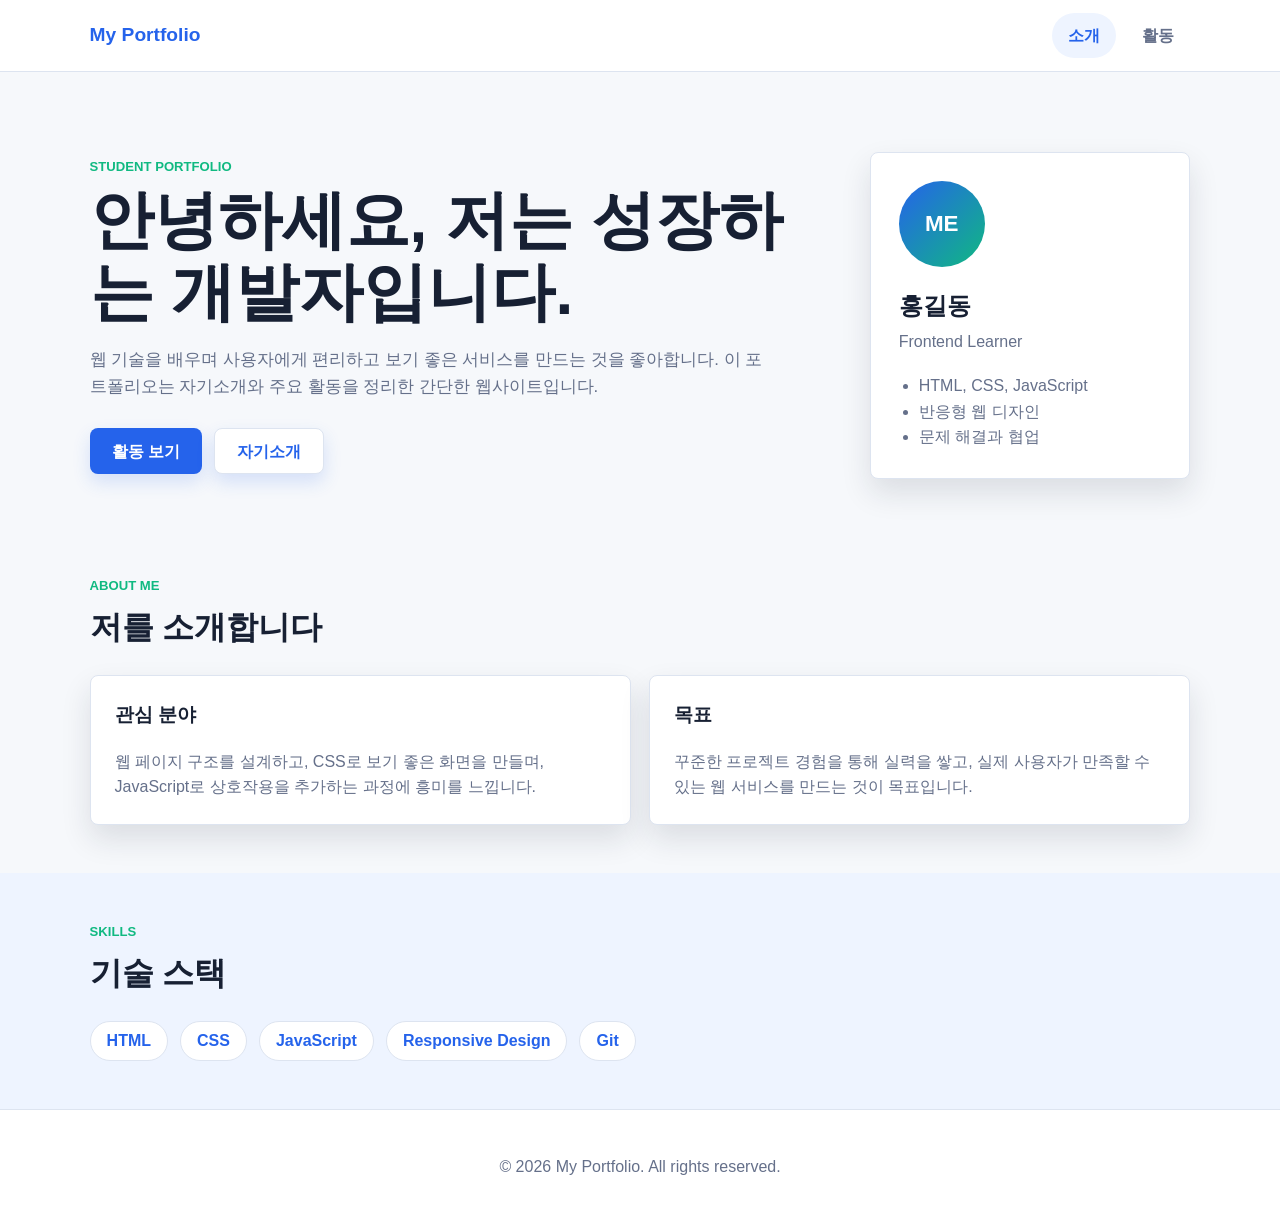
==== portfolio/index.html @ 8cc6cf9c "Add portfolio website" ====
<!DOCTYPE html>
<html lang="ko">
<head>
  <meta charset="UTF-8">
  <meta name="viewport" content="width=device-width, initial-scale=1.0">
  <title>Portfolio | Self Introduction</title>
  <link rel="stylesheet" href="style.css">
</head>
<body>
  <header class="top-bar">
    <a class="brand" href="index.html">My Portfolio</a>
    <button class="menu-button" type="button" aria-label="메뉴 열기" aria-expanded="false">
      <span></span>
      <span></span>
      <span></span>
    </button>
    <nav class="nav-links" aria-label="주요 메뉴">
      <a class="active" href="index.html">소개</a>
      <a href="activities.html">활동</a>
    </nav>
  </header>

  <main>
    <section class="hero">
      <div class="hero-content">
        <p class="eyebrow">Student Portfolio</p>
        <h1>안녕하세요, 저는 성장하는 개발자입니다.</h1>
        <p class="hero-text">
          웹 기술을 배우며 사용자에게 편리하고 보기 좋은 서비스를 만드는 것을 좋아합니다.
          이 포트폴리오는 자기소개와 주요 활동을 정리한 간단한 웹사이트입니다.
        </p>
        <div class="hero-actions">
          <a class="button primary" href="activities.html">활동 보기</a>
          <a class="button secondary" href="#about">자기소개</a>
        </div>
      </div>
      <div class="profile-card" aria-label="프로필 요약">
        <div class="avatar">ME</div>
        <h2>홍길동</h2>
        <p>Frontend Learner</p>
        <ul>
          <li>HTML, CSS, JavaScript</li>
          <li>반응형 웹 디자인</li>
          <li>문제 해결과 협업</li>
        </ul>
      </div>
    </section>

    <section id="about" class="section">
      <div class="section-heading">
        <p class="eyebrow">About Me</p>
        <h2>저를 소개합니다</h2>
      </div>
      <div class="grid two-columns">
        <article class="card">
          <h3>관심 분야</h3>
          <p>
            웹 페이지 구조를 설계하고, CSS로 보기 좋은 화면을 만들며,
            JavaScript로 상호작용을 추가하는 과정에 흥미를 느낍니다.
          </p>
        </article>
        <article class="card">
          <h3>목표</h3>
          <p>
            꾸준한 프로젝트 경험을 통해 실력을 쌓고,
            실제 사용자가 만족할 수 있는 웹 서비스를 만드는 것이 목표입니다.
          </p>
        </article>
      </div>
    </section>

    <section class="section soft-section">
      <div class="section-heading">
        <p class="eyebrow">Skills</p>
        <h2>기술 스택</h2>
      </div>
      <div class="skill-list">
        <span>HTML</span>
        <span>CSS</span>
        <span>JavaScript</span>
        <span>Responsive Design</span>
        <span>Git</span>
      </div>
    </section>
  </main>

  <footer class="footer">
    <p>&copy; 2026 My Portfolio. All rights reserved.</p>
  </footer>

  <script src="script.js"></script>
</body>
</html>
---- portfolio/style.css ----
:root {
  --bg: #f6f8fb;
  --surface: #ffffff;
  --surface-soft: #eef4ff;
  --primary: #2563eb;
  --primary-dark: #1d4ed8;
  --accent: #10b981;
  --text: #172033;
  --muted: #65708a;
  --border: #dde4f0;
  --shadow: 0 14px 30px rgba(23, 32, 51, 0.12);
}

* {
  box-sizing: border-box;
}

html {
  scroll-behavior: smooth;
}

body {
  margin: 0;
  font-family: Arial, "Noto Sans KR", sans-serif;
  color: var(--text);
  background: var(--bg);
  line-height: 1.6;
}

a {
  color: inherit;
  text-decoration: none;
}

.top-bar {
  position: sticky;
  top: 0;
  z-index: 10;
  display: flex;
  align-items: center;
  justify-content: space-between;
  min-height: 72px;
  padding: 0 7%;
  background: rgba(255, 255, 255, 0.92);
  border-bottom: 1px solid var(--border);
  backdrop-filter: blur(12px);
}

.brand {
  font-size: 1.2rem;
  font-weight: 800;
  color: var(--primary);
}

.nav-links {
  display: flex;
  gap: 10px;
}

.nav-links a {
  padding: 10px 16px;
  border-radius: 999px;
  color: var(--muted);
  font-weight: 700;
  transition: 0.2s ease;
}

.nav-links a:hover,
.nav-links a.active {
  color: var(--primary);
  background: var(--surface-soft);
}

.menu-button {
  display: none;
  width: 44px;
  height: 44px;
  border: 0;
  border-radius: 50%;
  background: var(--surface-soft);
  cursor: pointer;
}

.menu-button span {
  display: block;
  width: 20px;
  height: 2px;
  margin: 4px auto;
  background: var(--primary);
}

.hero {
  display: grid;
  grid-template-columns: minmax(0, 1.4fr) minmax(280px, 0.6fr);
  gap: 32px;
  align-items: center;
  padding: 80px 7% 48px;
}

.hero-content h1,
.page-title h1 {
  margin: 8px 0 18px;
  font-size: clamp(2.2rem, 5vw, 4.6rem);
  line-height: 1.12;
}

.hero-text,
.page-title p {
  max-width: 680px;
  color: var(--muted);
  font-size: 1.05rem;
}

.eyebrow {
  margin: 0;
  color: var(--accent);
  font-size: 0.82rem;
  font-weight: 800;
  letter-spacing: 0;
  text-transform: uppercase;
}

.hero-actions {
  display: flex;
  flex-wrap: wrap;
  gap: 12px;
  margin-top: 28px;
}

.button {
  display: inline-flex;
  align-items: center;
  justify-content: center;
  min-height: 46px;
  padding: 0 22px;
  border-radius: 8px;
  font-weight: 800;
  box-shadow: 0 8px 18px rgba(37, 99, 235, 0.16);
}

.button.primary {
  color: white;
  background: var(--primary);
}

.button.primary:hover {
  background: var(--primary-dark);
}

.button.secondary {
  color: var(--primary);
  background: var(--surface);
  border: 1px solid var(--border);
}

.profile-card,
.card,
.activity-card {
  background: var(--surface);
  border: 1px solid var(--border);
  border-radius: 8px;
  box-shadow: var(--shadow);
}

.profile-card {
  padding: 28px;
}

.avatar {
  display: grid;
  width: 86px;
  height: 86px;
  place-items: center;
  border-radius: 50%;
  color: white;
  background: linear-gradient(135deg, var(--primary), var(--accent));
  font-size: 1.4rem;
  font-weight: 900;
}

.profile-card h2 {
  margin: 20px 0 4px;
}

.profile-card p {
  margin: 0 0 18px;
  color: var(--muted);
}

.profile-card ul {
  margin: 0;
  padding-left: 20px;
  color: var(--muted);
}

.section {
  padding: 48px 7%;
}

.soft-section {
  background: var(--surface-soft);
}

.section-heading {
  margin-bottom: 22px;
}

.section-heading h2 {
  margin: 6px 0 0;
  font-size: 2rem;
}

.grid {
  display: grid;
  gap: 18px;
}

.two-columns {
  grid-template-columns: repeat(2, minmax(0, 1fr));
}

.card {
  padding: 24px;
}

.card h3 {
  margin-top: 0;
}

.card p {
  margin-bottom: 0;
  color: var(--muted);
}

.skill-list {
  display: flex;
  flex-wrap: wrap;
  gap: 12px;
}

.skill-list span,
.chip {
  display: inline-flex;
  align-items: center;
  min-height: 40px;
  padding: 0 16px;
  border-radius: 999px;
  font-weight: 800;
}

.skill-list span {
  color: var(--primary);
  background: white;
  border: 1px solid var(--border);
}

.page-title {
  padding: 72px 7% 28px;
}

.activity-controls {
  display: flex;
  flex-wrap: wrap;
  gap: 10px;
  margin-bottom: 22px;
}

.chip {
  border: 1px solid var(--border);
  color: var(--muted);
  background: var(--surface);
  cursor: pointer;
}

.chip.active,
.chip:hover {
  color: white;
  border-color: var(--primary);
  background: var(--primary);
}

.activity-list {
  display: grid;
  gap: 16px;
}

.activity-card {
  display: grid;
  grid-template-columns: 64px 1fr;
  gap: 18px;
  align-items: start;
  padding: 22px;
  transition: transform 0.2s ease, box-shadow 0.2s ease;
}

.activity-card:hover {
  transform: translateY(-3px);
  box-shadow: 0 18px 36px rgba(23, 32, 51, 0.16);
}

.activity-card.hidden {
  display: none;
}

.activity-icon {
  display: grid;
  width: 54px;
  height: 54px;
  place-items: center;
  border-radius: 8px;
  color: white;
  background: var(--primary);
  font-weight: 900;
}

.activity-type {
  margin: 0 0 4px;
  color: var(--accent);
  font-size: 0.78rem;
  font-weight: 900;
  text-transform: uppercase;
}

.activity-card h2 {
  margin: 0 0 8px;
  font-size: 1.2rem;
}

.activity-card p:last-child {
  margin: 0;
  color: var(--muted);
}

.footer {
  padding: 28px 7%;
  color: var(--muted);
  text-align: center;
  border-top: 1px solid var(--border);
  background: var(--surface);
}

@media (max-width: 760px) {
  .top-bar {
    padding: 0 5%;
  }

  .menu-button {
    display: block;
  }

  .nav-links {
    position: absolute;
    top: 72px;
    left: 5%;
    right: 5%;
    display: none;
    flex-direction: column;
    padding: 12px;
    background: var(--surface);
    border: 1px solid var(--border);
    border-radius: 8px;
    box-shadow: var(--shadow);
  }

  .nav-links.open {
    display: flex;
  }

  .nav-links a {
    border-radius: 8px;
  }

  .hero {
    grid-template-columns: 1fr;
    padding: 54px 5% 36px;
  }

  .section,
  .page-title {
    padding-left: 5%;
    padding-right: 5%;
  }

  .two-columns {
    grid-template-columns: 1fr;
  }

  .activity-card {
    grid-template-columns: 1fr;
  }
}
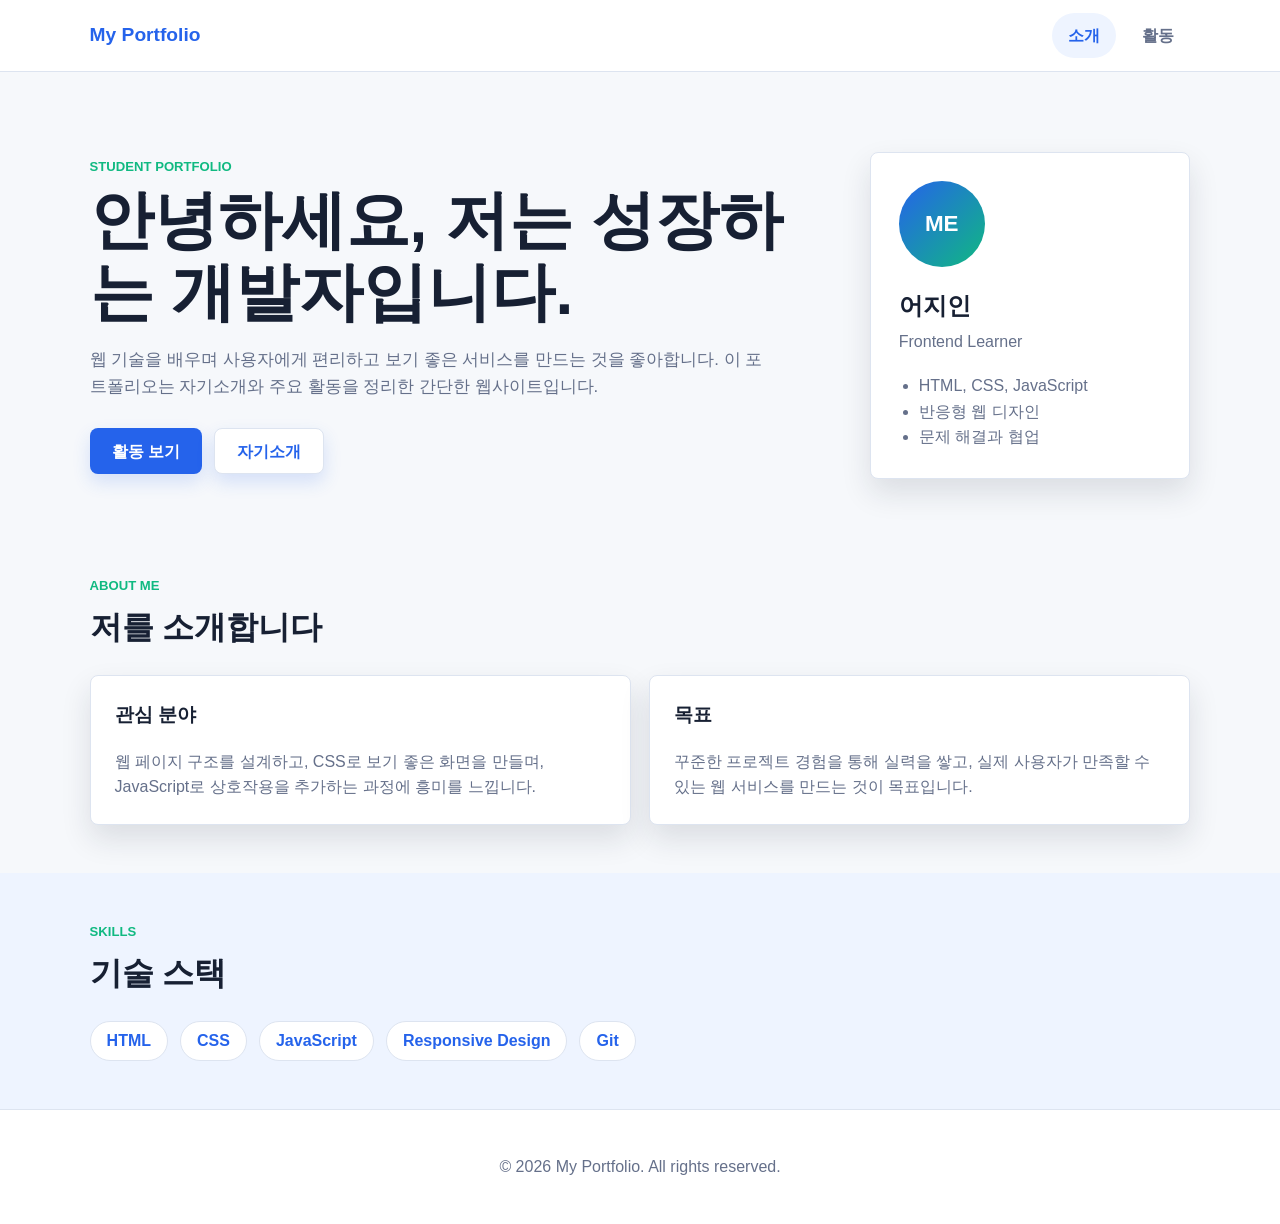
==== commit 0877c8ed: "Update index.html" ====
--- a/portfolio/index.html
+++ b/portfolio/index.html
@@ -36,7 +36,7 @@
       </div>
       <div class="profile-card" aria-label="프로필 요약">
         <div class="avatar">ME</div>
-        <h2>홍길동</h2>
+        <h2>어지인</h2>
         <p>Frontend Learner</p>
         <ul>
           <li>HTML, CSS, JavaScript</li>
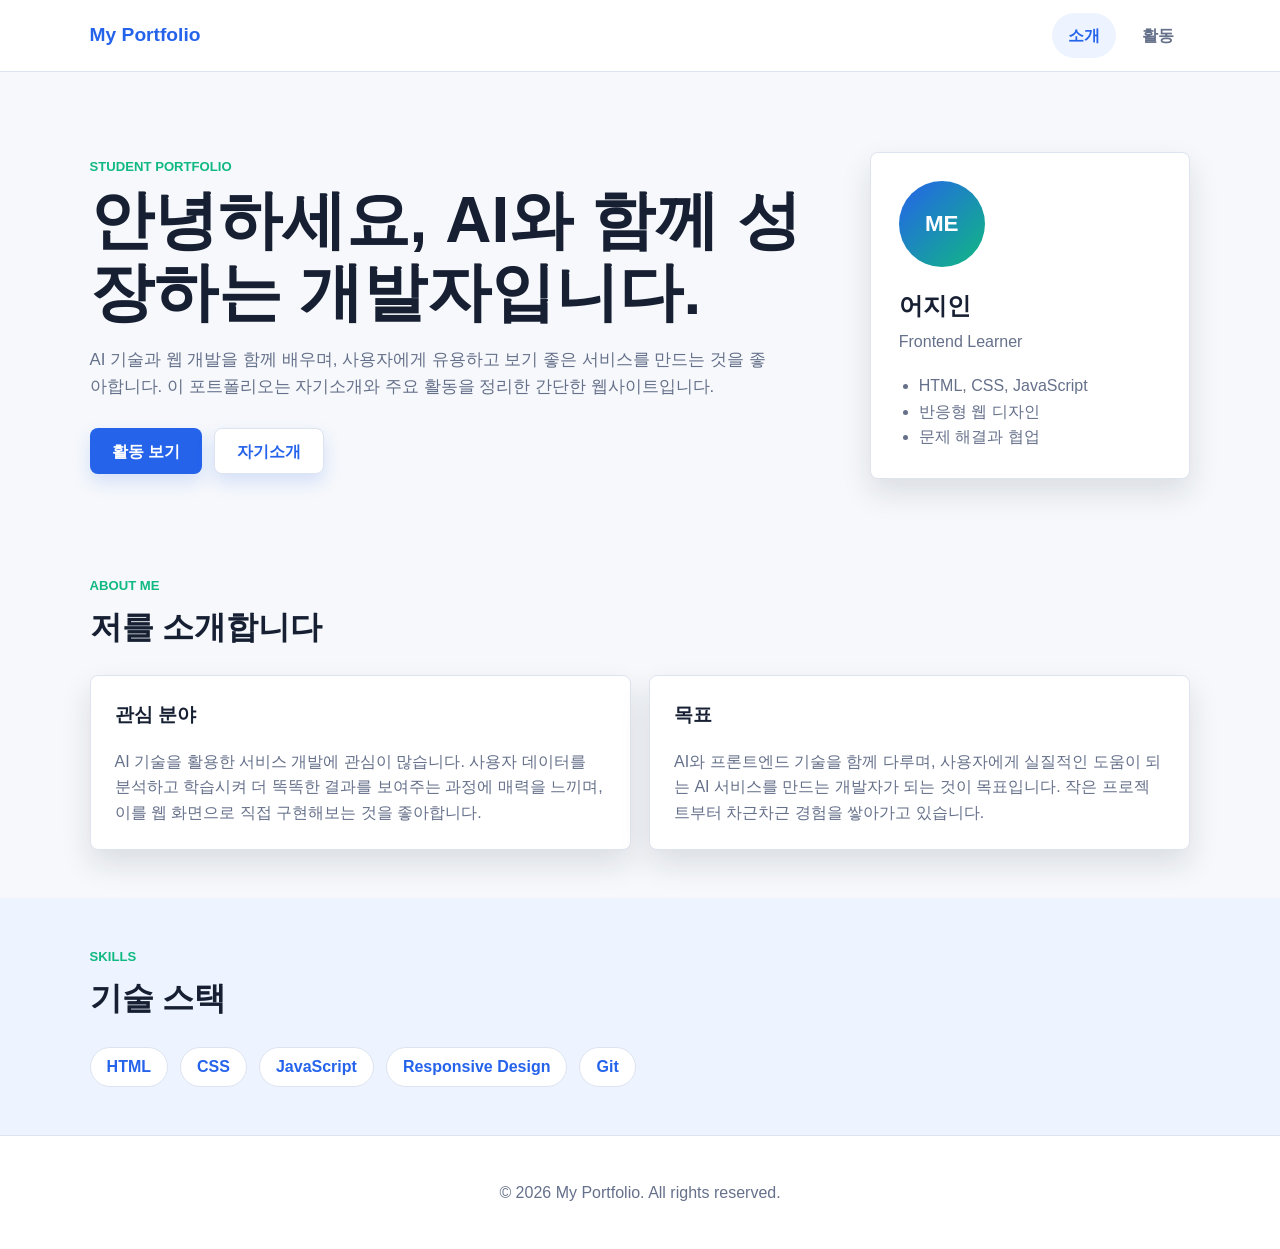
==== commit 00a91098: "Update index.html" ====
--- a/portfolio/index.html
+++ b/portfolio/index.html
@@ -24,9 +24,9 @@
     <section class="hero">
       <div class="hero-content">
         <p class="eyebrow">Student Portfolio</p>
-        <h1>안녕하세요, 저는 성장하는 개발자입니다.</h1>
+        <h1>안녕하세요, AI와 함께 성장하는 개발자입니다.</h1>
         <p class="hero-text">
-          웹 기술을 배우며 사용자에게 편리하고 보기 좋은 서비스를 만드는 것을 좋아합니다.
+          AI 기술과 웹 개발을 함께 배우며, 사용자에게 유용하고 보기 좋은 서비스를 만드는 것을 좋아합니다.
           이 포트폴리오는 자기소개와 주요 활동을 정리한 간단한 웹사이트입니다.
         </p>
         <div class="hero-actions">
@@ -55,15 +55,17 @@
         <article class="card">
           <h3>관심 분야</h3>
           <p>
-            웹 페이지 구조를 설계하고, CSS로 보기 좋은 화면을 만들며,
-            JavaScript로 상호작용을 추가하는 과정에 흥미를 느낍니다.
+            AI 기술을 활용한 서비스 개발에 관심이 많습니다. 
+            사용자 데이터를 분석하고 학습시켜 더 똑똑한 결과를 보여주는 과정에 매력을 느끼며, 
+            이를 웹 화면으로 직접 구현해보는 것을 좋아합니다.
           </p>
         </article>
         <article class="card">
           <h3>목표</h3>
           <p>
-            꾸준한 프로젝트 경험을 통해 실력을 쌓고,
-            실제 사용자가 만족할 수 있는 웹 서비스를 만드는 것이 목표입니다.
+            AI와 프론트엔드 기술을 함께 다루며, 
+            사용자에게 실질적인 도움이 되는 AI 서비스를 만드는 개발자가 되는 것이 목표입니다. 
+            작은 프로젝트부터 차근차근 경험을 쌓아가고 있습니다.
           </p>
         </article>
       </div>
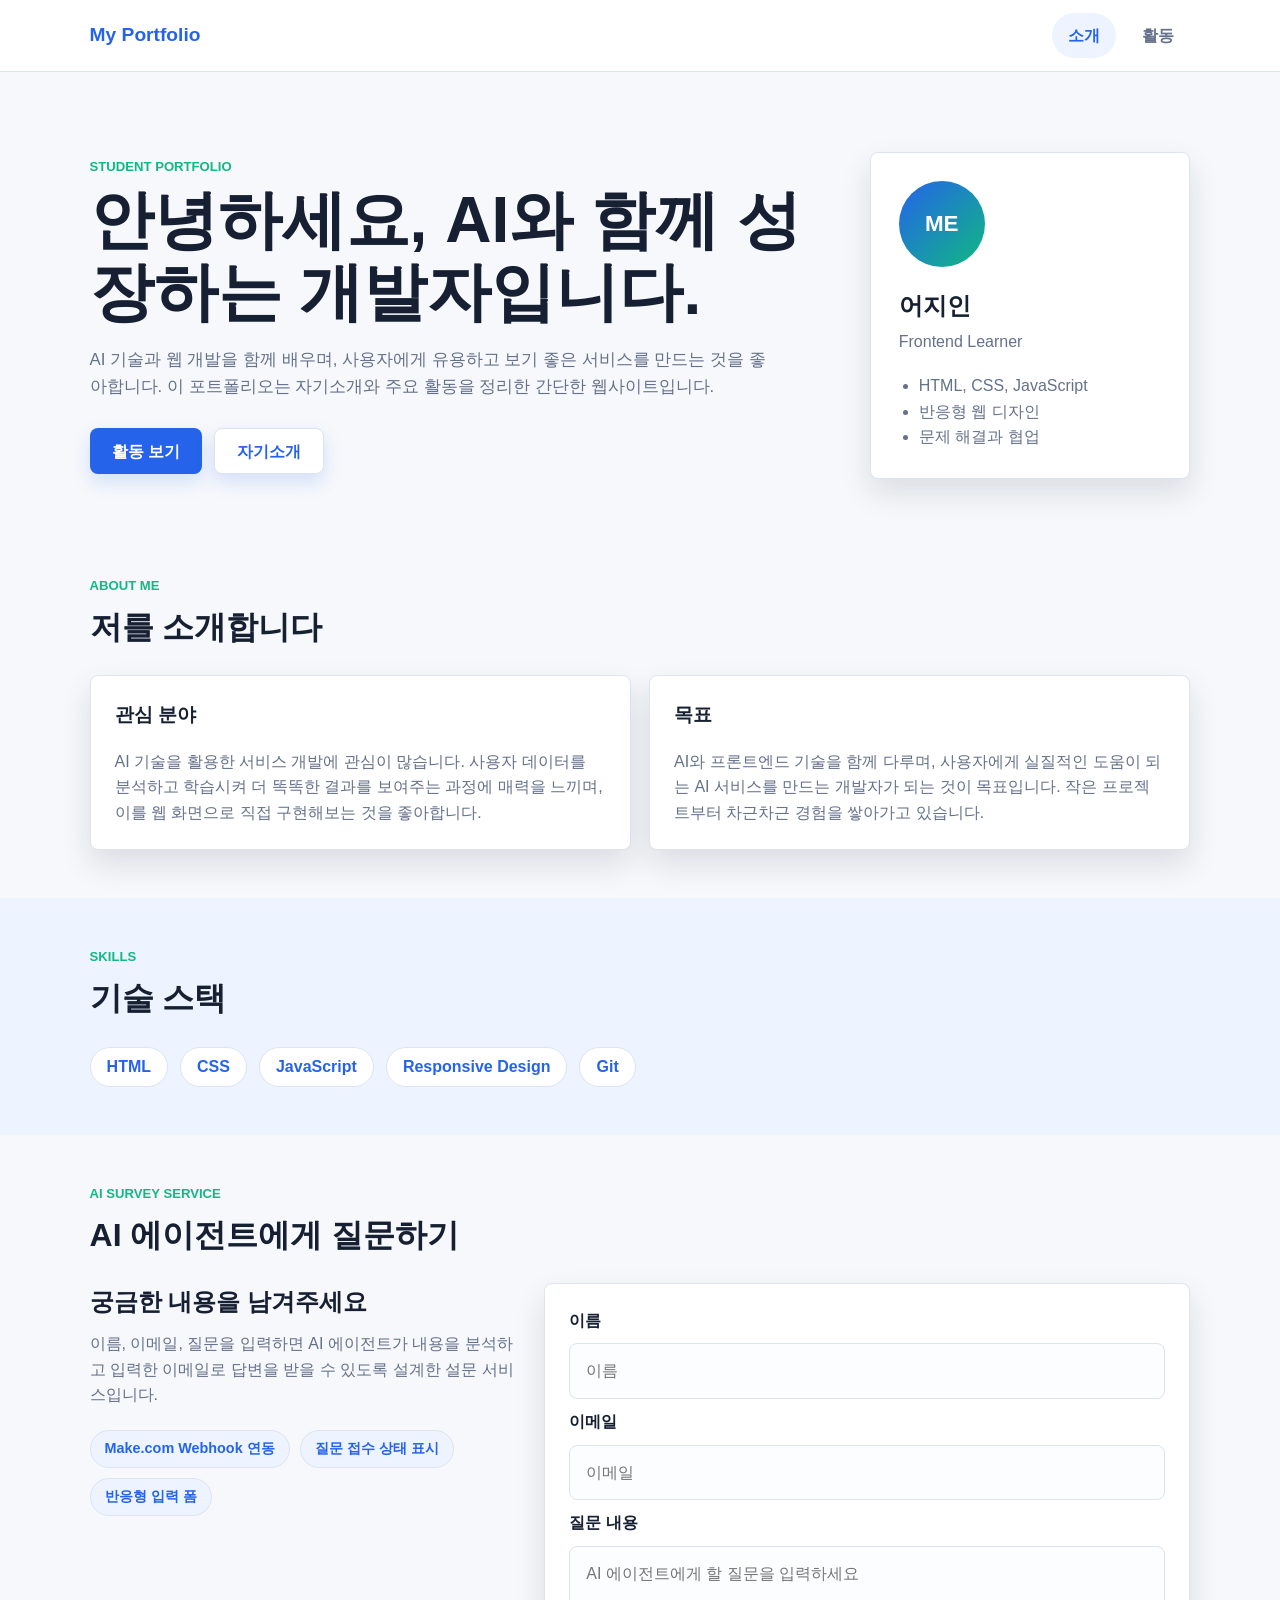
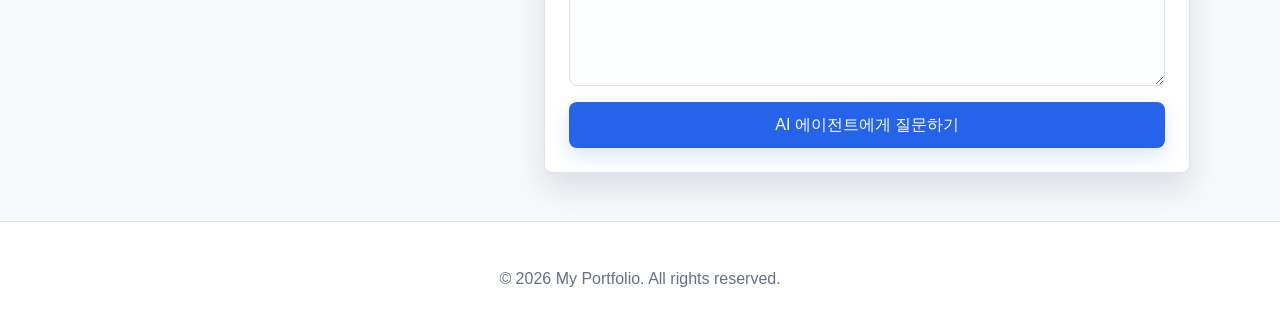
==== commit f72951a1: "Add AI survey service form" ====
--- a/portfolio/index.html
+++ b/portfolio/index.html
@@ -84,6 +84,41 @@
         <span>Git</span>
       </div>
     </section>
+
+    <section id="ai-service" class="section">
+      <div class="section-heading">
+        <p class="eyebrow">AI Survey Service</p>
+        <h2>AI 에이전트에게 질문하기</h2>
+      </div>
+      <div class="contact-layout">
+        <div class="contact-copy">
+          <h3>궁금한 내용을 남겨주세요</h3>
+          <p>
+            이름, 이메일, 질문을 입력하면 AI 에이전트가 내용을 분석하고
+            입력한 이메일로 답변을 받을 수 있도록 설계한 설문 서비스입니다.
+          </p>
+          <div class="service-points">
+            <span>Make.com Webhook 연동</span>
+            <span>질문 접수 상태 표시</span>
+            <span>반응형 입력 폼</span>
+          </div>
+        </div>
+
+        <form id="contactForm" class="contact-form">
+          <label for="visitorName">이름</label>
+          <input type="text" id="visitorName" placeholder="이름" required>
+
+          <label for="visitorEmail">이메일</label>
+          <input type="email" id="visitorEmail" placeholder="이메일" required>
+
+          <label for="visitorMessage">질문 내용</label>
+          <textarea id="visitorMessage" placeholder="AI 에이전트에게 할 질문을 입력하세요" required></textarea>
+
+          <button class="button primary form-button" type="submit">AI 에이전트에게 질문하기</button>
+          <div id="responseMessage" class="response-message" role="status" aria-live="polite"></div>
+        </form>
+      </div>
+    </section>
   </main>
 
   <footer class="footer">
--- a/portfolio/style.css
+++ b/portfolio/style.css
@@ -155,7 +155,8 @@
 
 .profile-card,
 .card,
-.activity-card {
+.activity-card,
+.contact-form {
   background: var(--surface);
   border: 1px solid var(--border);
   border-radius: 8px;
@@ -252,6 +253,111 @@
   color: var(--primary);
   background: white;
   border: 1px solid var(--border);
+}
+
+.contact-layout {
+  display: grid;
+  grid-template-columns: minmax(0, 0.8fr) minmax(320px, 1.2fr);
+  gap: 24px;
+  align-items: start;
+}
+
+.contact-copy h3 {
+  margin: 0 0 10px;
+  font-size: 1.5rem;
+}
+
+.contact-copy p {
+  margin: 0;
+  color: var(--muted);
+}
+
+.service-points {
+  display: flex;
+  flex-wrap: wrap;
+  gap: 10px;
+  margin-top: 22px;
+}
+
+.service-points span {
+  display: inline-flex;
+  align-items: center;
+  min-height: 38px;
+  padding: 0 14px;
+  border: 1px solid var(--border);
+  border-radius: 999px;
+  color: var(--primary);
+  background: var(--surface-soft);
+  font-size: 0.9rem;
+  font-weight: 800;
+}
+
+.contact-form {
+  display: grid;
+  gap: 10px;
+  padding: 24px;
+}
+
+.contact-form label {
+  font-weight: 800;
+}
+
+.contact-form input,
+.contact-form textarea {
+  width: 100%;
+  border: 1px solid var(--border);
+  border-radius: 8px;
+  padding: 14px 16px;
+  color: var(--text);
+  background: #fbfdff;
+  font: inherit;
+  outline: none;
+  transition: border-color 0.2s ease, box-shadow 0.2s ease;
+}
+
+.contact-form input:focus,
+.contact-form textarea:focus {
+  border-color: var(--primary);
+  box-shadow: 0 0 0 4px rgba(37, 99, 235, 0.12);
+}
+
+.contact-form textarea {
+  min-height: 140px;
+  resize: vertical;
+}
+
+.form-button {
+  width: 100%;
+  margin-top: 6px;
+  border: 0;
+  cursor: pointer;
+  font: inherit;
+}
+
+.response-message {
+  display: none;
+  margin-top: 6px;
+  padding: 12px 14px;
+  border-radius: 8px;
+  font-weight: 800;
+}
+
+.response-message.info {
+  display: block;
+  color: #1d4ed8;
+  background: #dbeafe;
+}
+
+.response-message.success {
+  display: block;
+  color: #047857;
+  background: #d1fae5;
+}
+
+.response-message.error {
+  display: block;
+  color: #b91c1c;
+  background: #fee2e2;
 }
 
 .page-title {
@@ -385,6 +491,10 @@
     grid-template-columns: 1fr;
   }
 
+  .contact-layout {
+    grid-template-columns: 1fr;
+  }
+
   .activity-card {
     grid-template-columns: 1fr;
   }
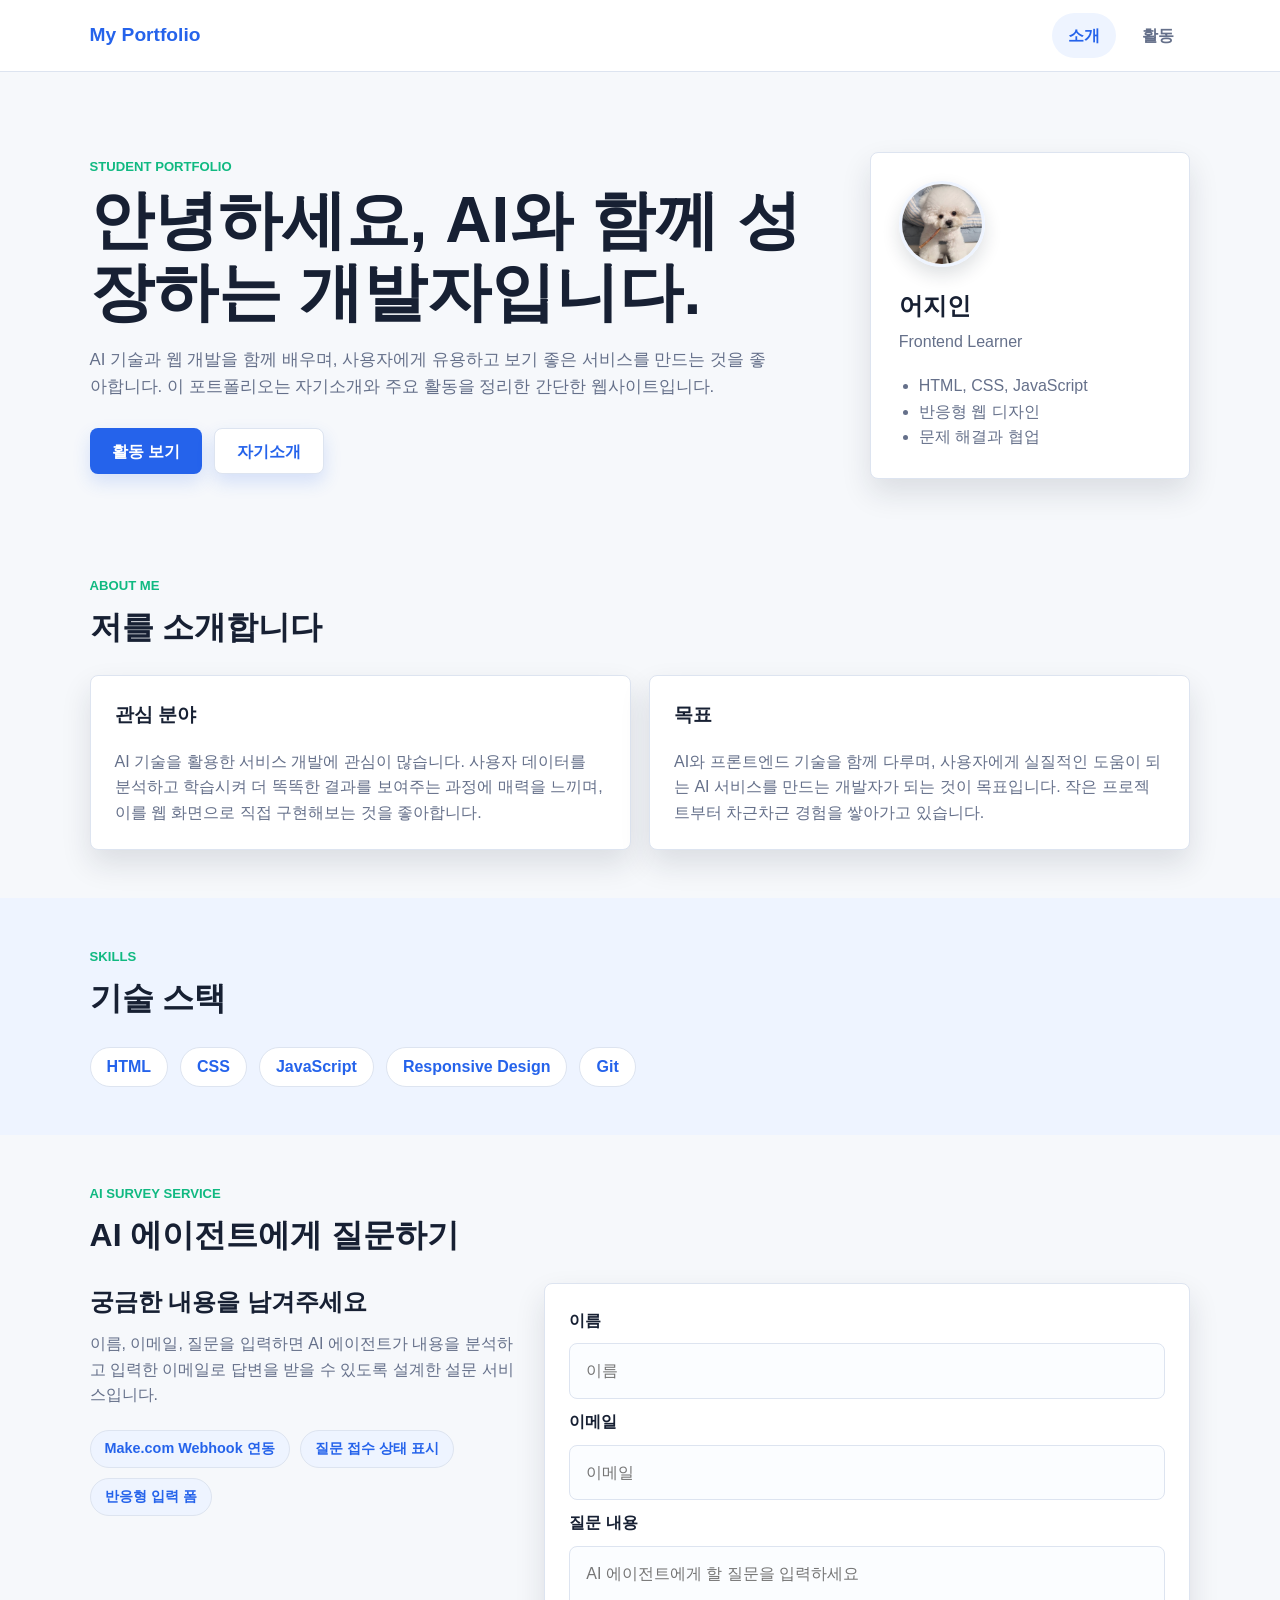
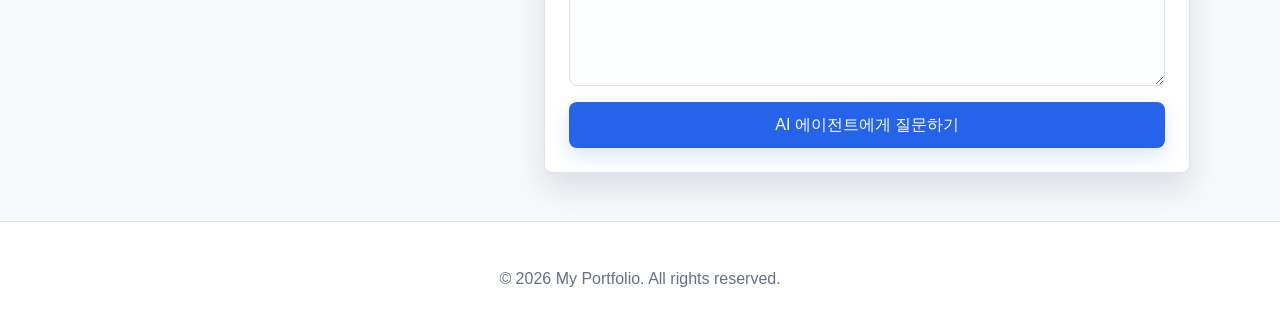
==== commit 07f2bf79: "Update profile photo" ====
--- a/portfolio/index.html
+++ b/portfolio/index.html
@@ -35,7 +35,7 @@
         </div>
       </div>
       <div class="profile-card" aria-label="프로필 요약">
-        <div class="avatar">ME</div>
+        <img class="avatar" src="assets/profile.jpg" alt="프로필 사진">
         <h2>어지인</h2>
         <p>Frontend Learner</p>
         <ul>
--- a/portfolio/style.css
+++ b/portfolio/style.css
@@ -168,15 +168,14 @@
 }
 
 .avatar {
-  display: grid;
   width: 86px;
   height: 86px;
-  place-items: center;
   border-radius: 50%;
-  color: white;
-  background: linear-gradient(135deg, var(--primary), var(--accent));
-  font-size: 1.4rem;
-  font-weight: 900;
+  display: block;
+  object-fit: cover;
+  object-position: center;
+  border: 3px solid var(--surface-soft);
+  box-shadow: 0 8px 18px rgba(23, 32, 51, 0.14);
 }
 
 .profile-card h2 {
